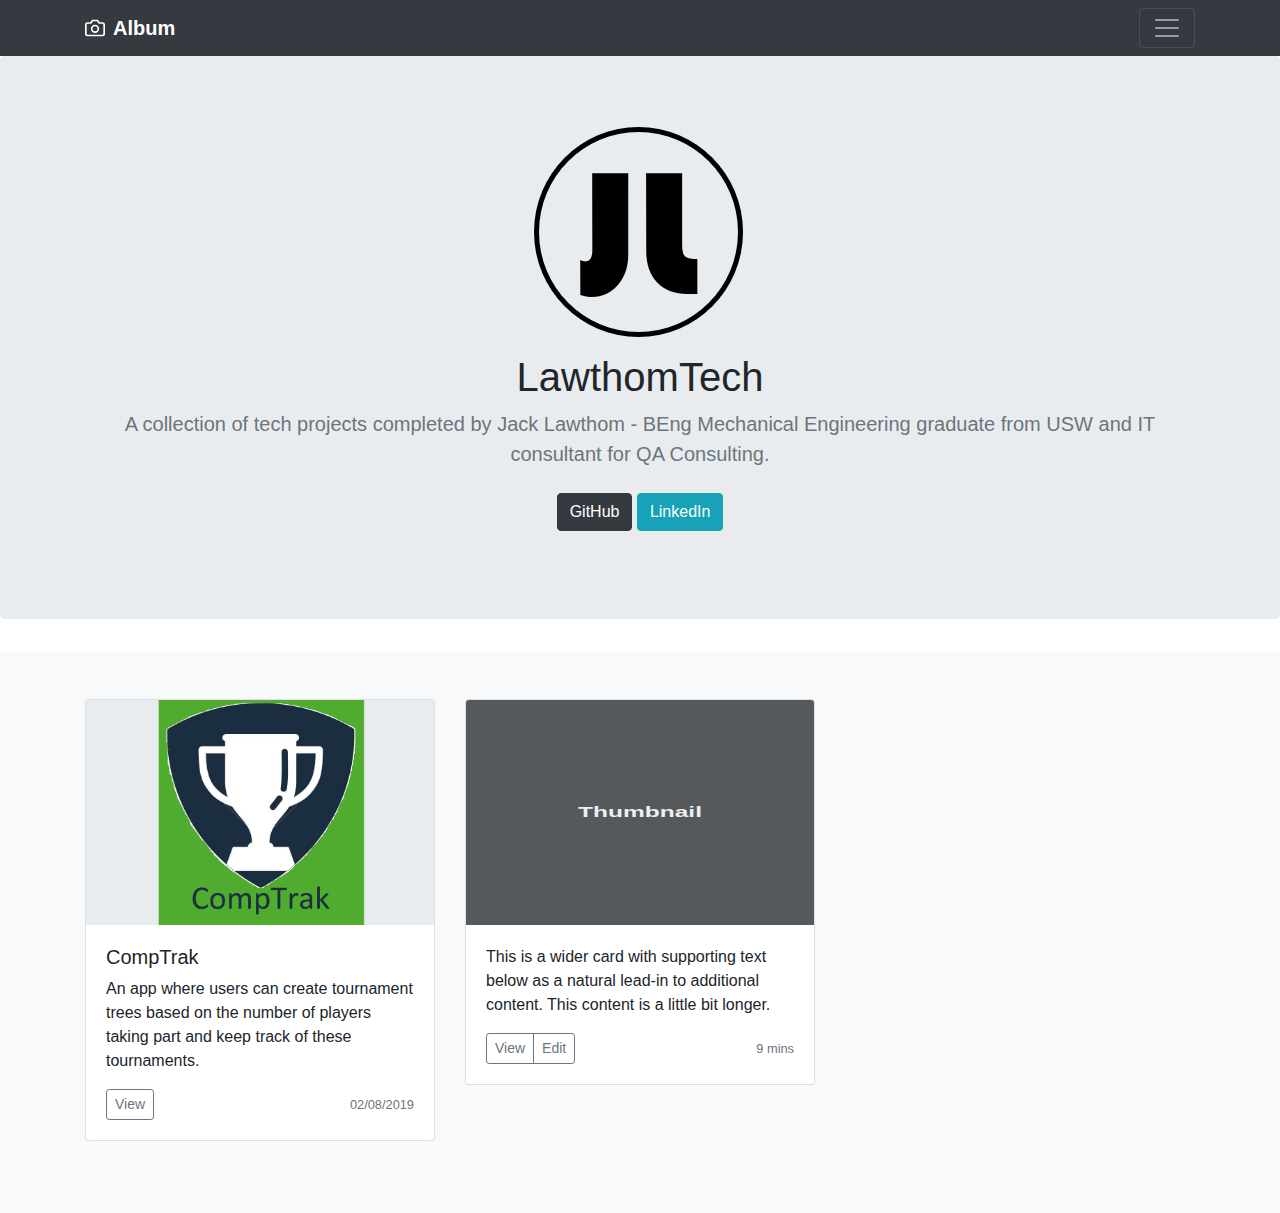
==== Home.html @ 34e3fbb3 "Changed CompTrak description" ====
<html>
    <head>
        <link rel="stylesheet" href="https://maxcdn.bootstrapcdn.com/bootstrap/4.0.0/css/bootstrap.min.css" integrity="sha384-Gn5384xqQ1aoWXA+058RXPxPg6fy4IWvTNh0E263XmFcJlSAwiGgFAW/dAiS6JXm" crossorigin="anonymous">
        <!-- <link href="Register.css" rel="stylesheet" type = "text/css"></link> -->
    </head>

    <body>
        <header>
                <div class="collapse bg-dark" id="navbarHeader">
                    <div class="container">
                    <div class="row">
                        <div class="col-sm-8 col-md-7 py-4">
                        <h4 class="text-white">About</h4>
                        <p class="text-muted">Information Technology Consultant skilled in Scrum, Agile Methodologies, Python, Java, HTML, JavaScript, Cascading Style Sheets (CSS), and Microsoft Office. Strong information technology professional with a Bachelor's degree focused in Mechanical Engineering from University of South Wales.</p>
                        </div>
                        <div class="col-sm-4 offset-md-1 py-4">
                        <h4 class="text-white">Contact</h4>
                        <ul class="list-unstyled">
                            <li><a href="https://twitter.com/jacklawthom14" class="text-white">Follow on Twitter</a></li>
                            <li><a href="https://www.facebook.com/jack.lawthom.9" class="text-white">Like on Facebook</a></li>
                            <li><a href="#" class="text-white">Email me</a></li>
                        </ul>
                        </div>
                    </div>
                    </div>
                </div>
                <div class="navbar navbar-dark bg-dark box-shadow">
                    <div class="container d-flex justify-content-between">
                    <a href="#" class="navbar-brand d-flex align-items-center">
                        <svg xmlns="http://www.w3.org/2000/svg" width="20" height="20" viewBox="0 0 24 24" fill="none" stroke="currentColor" stroke-width="2" stroke-linecap="round" stroke-linejoin="round" class="mr-2"><path d="M23 19a2 2 0 0 1-2 2H3a2 2 0 0 1-2-2V8a2 2 0 0 1 2-2h4l2-3h6l2 3h4a2 2 0 0 1 2 2z"></path><circle cx="12" cy="13" r="4"></circle></svg>
                        <strong>Album</strong>
                    </a>
                    <button class="navbar-toggler" type="button" data-toggle="collapse" data-target="#navbarHeader" aria-controls="navbarHeader" aria-expanded="false" aria-label="Toggle navigation">
                        <span class="navbar-toggler-icon"></span>
                    </button>
                </div>
            </div>
        </header>
        <main role="main">

            <section class="jumbotron text-center">
              <div class="container">
                <img src="img/JL - Logo.png">
                <h1 class="jumbotron-heading">LawthomTech</h1>
                <p class="lead text-muted">A collection of tech projects completed by Jack Lawthom - BEng Mechanical Engineering graduate from USW and IT consultant for QA Consulting.</p>
                <p>
                  <a href="https://github.com/Lawthom1410" class="btn btn-dark my-2">GitHub</a>
                  <a href="https://www.linkedin.com/in/jack-lawthom-47685418b/" class="btn btn-info my-2">LinkedIn</a>
                </p>
              </div>
            </section>
      
            <div class="album py-5 bg-light">
              <div class="container">
      
                <div class="row">
                  <div class="col-md-4">
                    <div class="card mb-4 box-shadow">
                      <img class="card-img-top" style="height: 225px;" src="img/CompTrak - Logo.png">
                      <div class="card-body">
                        <h5>CompTrak</h5>
                        <p class="card-text">An app where users can create tournament trees based on the number of players taking part and keep track of these tournaments.</p>
                        <div class="d-flex justify-content-between align-items-center">
                          <div class="btn-group">
                            <button onclick="comptrak()" type="button" class="btn btn-sm btn-outline-secondary">View</button>
                            <!-- <button type="button" class="btn btn-sm btn-outline-secondary">Edit</button> -->
                          </div>
                          <small class="text-muted">02/08/2019</small>
                        </div>
                      </div>
                    </div>
                  </div>
                  <div class="col-md-4">
                    <div class="card mb-4 box-shadow">
                      <img class="card-img-top" data-src="holder.js/100px225?theme=thumb&amp;bg=55595c&amp;fg=eceeef&amp;text=Thumbnail" alt="Thumbnail [100%x225]" src="data:image/svg+xml;charset=UTF-8,%3Csvg%20width%3D%22208%22%20height%3D%22225%22%20xmlns%3D%22http%3A%2F%2Fwww.w3.org%2F2000%2Fsvg%22%20viewBox%3D%220%200%20208%20225%22%20preserveAspectRatio%3D%22none%22%3E%3Cdefs%3E%3Cstyle%20type%3D%22text%2Fcss%22%3E%23holder_16c5cb595f7%20text%20%7B%20fill%3A%23eceeef%3Bfont-weight%3Abold%3Bfont-family%3AArial%2C%20Helvetica%2C%20Open%20Sans%2C%20sans-serif%2C%20monospace%3Bfont-size%3A11pt%20%7D%20%3C%2Fstyle%3E%3C%2Fdefs%3E%3Cg%20id%3D%22holder_16c5cb595f7%22%3E%3Crect%20width%3D%22208%22%20height%3D%22225%22%20fill%3D%22%2355595c%22%3E%3C%2Frect%3E%3Cg%3E%3Ctext%20x%3D%2266.9453125%22%20y%3D%22117.3%22%3EThumbnail%3C%2Ftext%3E%3C%2Fg%3E%3C%2Fg%3E%3C%2Fsvg%3E" data-holder-rendered="true" style="height: 225px; width: 100%; display: block;">
                      <div class="card-body">
                        <p class="card-text">This is a wider card with supporting text below as a natural lead-in to additional content. This content is a little bit longer.</p>
                        <div class="d-flex justify-content-between align-items-center">
                          <div class="btn-group">
                            <button type="button" class="btn btn-sm btn-outline-secondary">View</button>
                            <button type="button" class="btn btn-sm btn-outline-secondary">Edit</button>
                          </div>
                          <small class="text-muted">9 mins</small>
                        </div>
                      </div>
                    </div>
                  </div>
                 
                  
                </div>
              </div>
            </div>
      
          </main>
        <script src="Home.js"></script>
        <script src="https://code.jquery.com/jquery-3.2.1.slim.min.js" integrity="sha384-KJ3o2DKtIkvYIK3UENzmM7KCkRr/rE9/Qpg6aAZGJwFDMVNA/GpGFF93hXpG5KkN" crossorigin="anonymous"></script>
        <script src="https://cdnjs.cloudflare.com/ajax/libs/popper.js/1.12.9/umd/popper.min.js" integrity="sha384-ApNbgh9B+Y1QKtv3Rn7W3mgPxhU9K/ScQsAP7hUibX39j7fakFPskvXusvfa0b4Q" crossorigin="anonymous"></script>
        <script src="https://maxcdn.bootstrapcdn.com/bootstrap/4.0.0/js/bootstrap.min.js" integrity="sha384-JZR6Spejh4U02d8jOt6vLEHfe/JQGiRRSQQxSfFWpi1MquVdAyjUar5+76PVCmYl" crossorigin="anonymous"></script>
    </body>
</html>
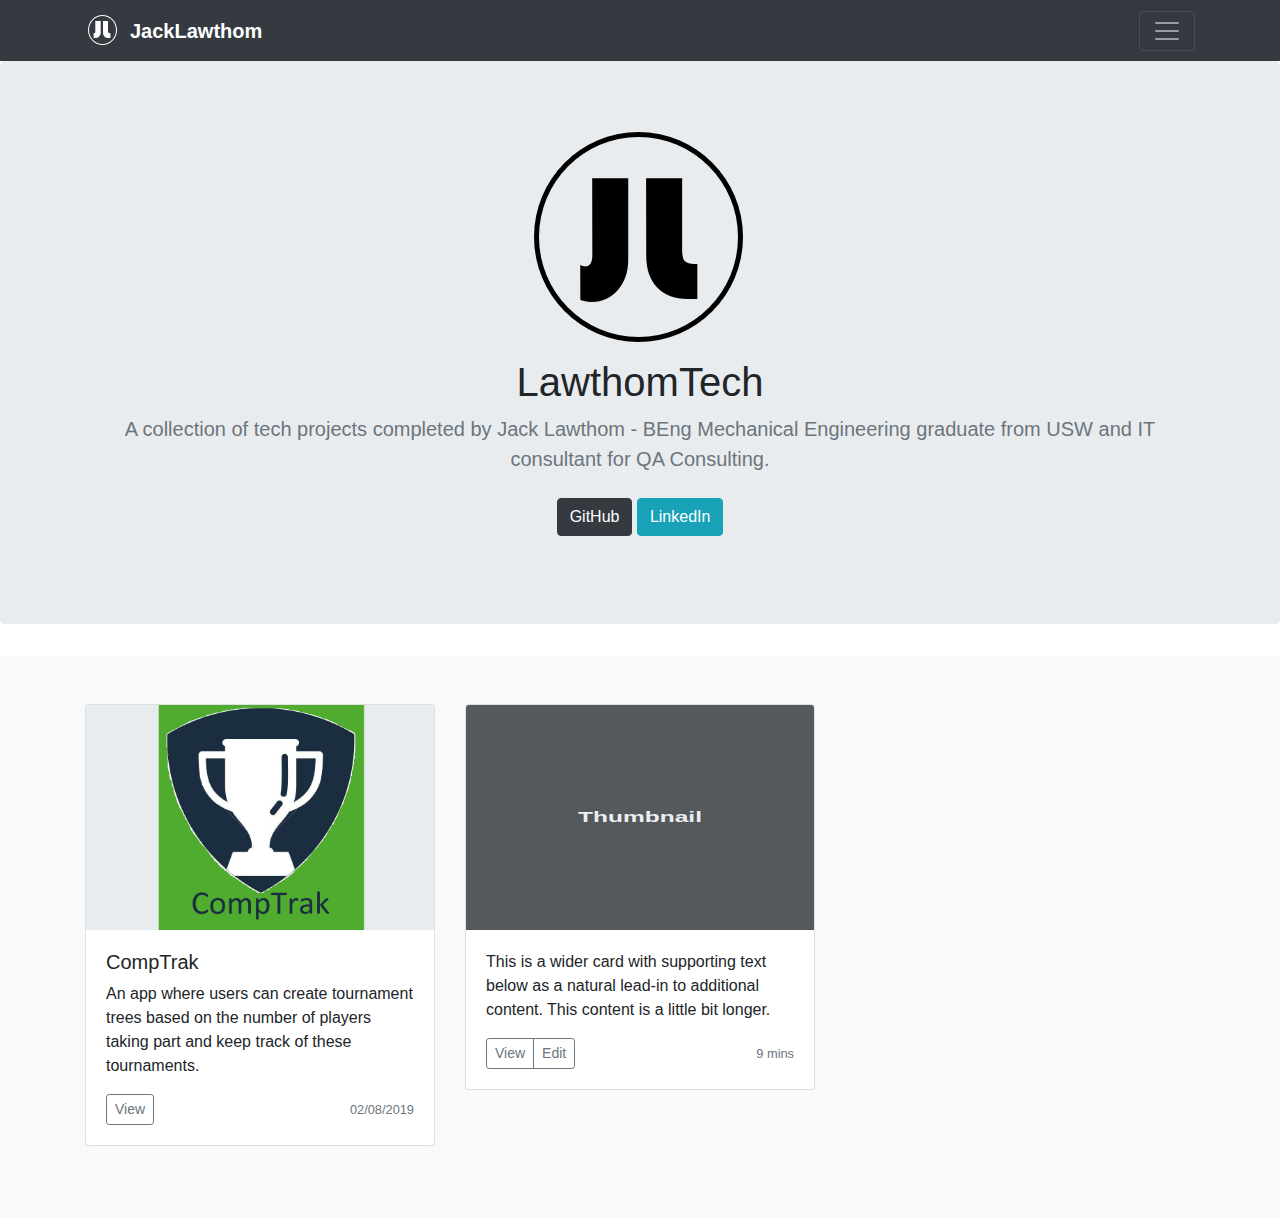
==== commit 171cbd39: "Sticky Nav Bar + Updated base directory" ====
--- a/Home.html
+++ b/Home.html
@@ -5,7 +5,7 @@
     </head>
 
     <body>
-        <header>
+        <header class="sticky-top">
                 <div class="collapse bg-dark" id="navbarHeader">
                     <div class="container">
                     <div class="row">
@@ -27,8 +27,9 @@
                 <div class="navbar navbar-dark bg-dark box-shadow">
                     <div class="container d-flex justify-content-between">
                     <a href="#" class="navbar-brand d-flex align-items-center">
-                        <svg xmlns="http://www.w3.org/2000/svg" width="20" height="20" viewBox="0 0 24 24" fill="none" stroke="currentColor" stroke-width="2" stroke-linecap="round" stroke-linejoin="round" class="mr-2"><path d="M23 19a2 2 0 0 1-2 2H3a2 2 0 0 1-2-2V8a2 2 0 0 1 2-2h4l2-3h6l2 3h4a2 2 0 0 1 2 2z"></path><circle cx="12" cy="13" r="4"></circle></svg>
-                        <strong>Album</strong>
+                        <!-- <svg xmlns="http://www.w3.org/2000/svg" width="20" height="20" viewBox="0 0 24 24" fill="none" stroke="currentColor" stroke-width="2" stroke-linecap="round" stroke-linejoin="round" class="mr-2"><path d="M23 19a2 2 0 0 1-2 2H3a2 2 0 0 1-2-2V8a2 2 0 0 1 2-2h4l2-3h6l2 3h4a2 2 0 0 1 2 2z"></path><circle cx="12" cy="13" r="4"></circle></svg> -->
+                        <img src="img/JL - Logo 2.png">
+                        <strong>JackLawthom</strong>
                     </a>
                     <button class="navbar-toggler" type="button" data-toggle="collapse" data-target="#navbarHeader" aria-controls="navbarHeader" aria-expanded="false" aria-label="Toggle navigation">
                         <span class="navbar-toggler-icon"></span>
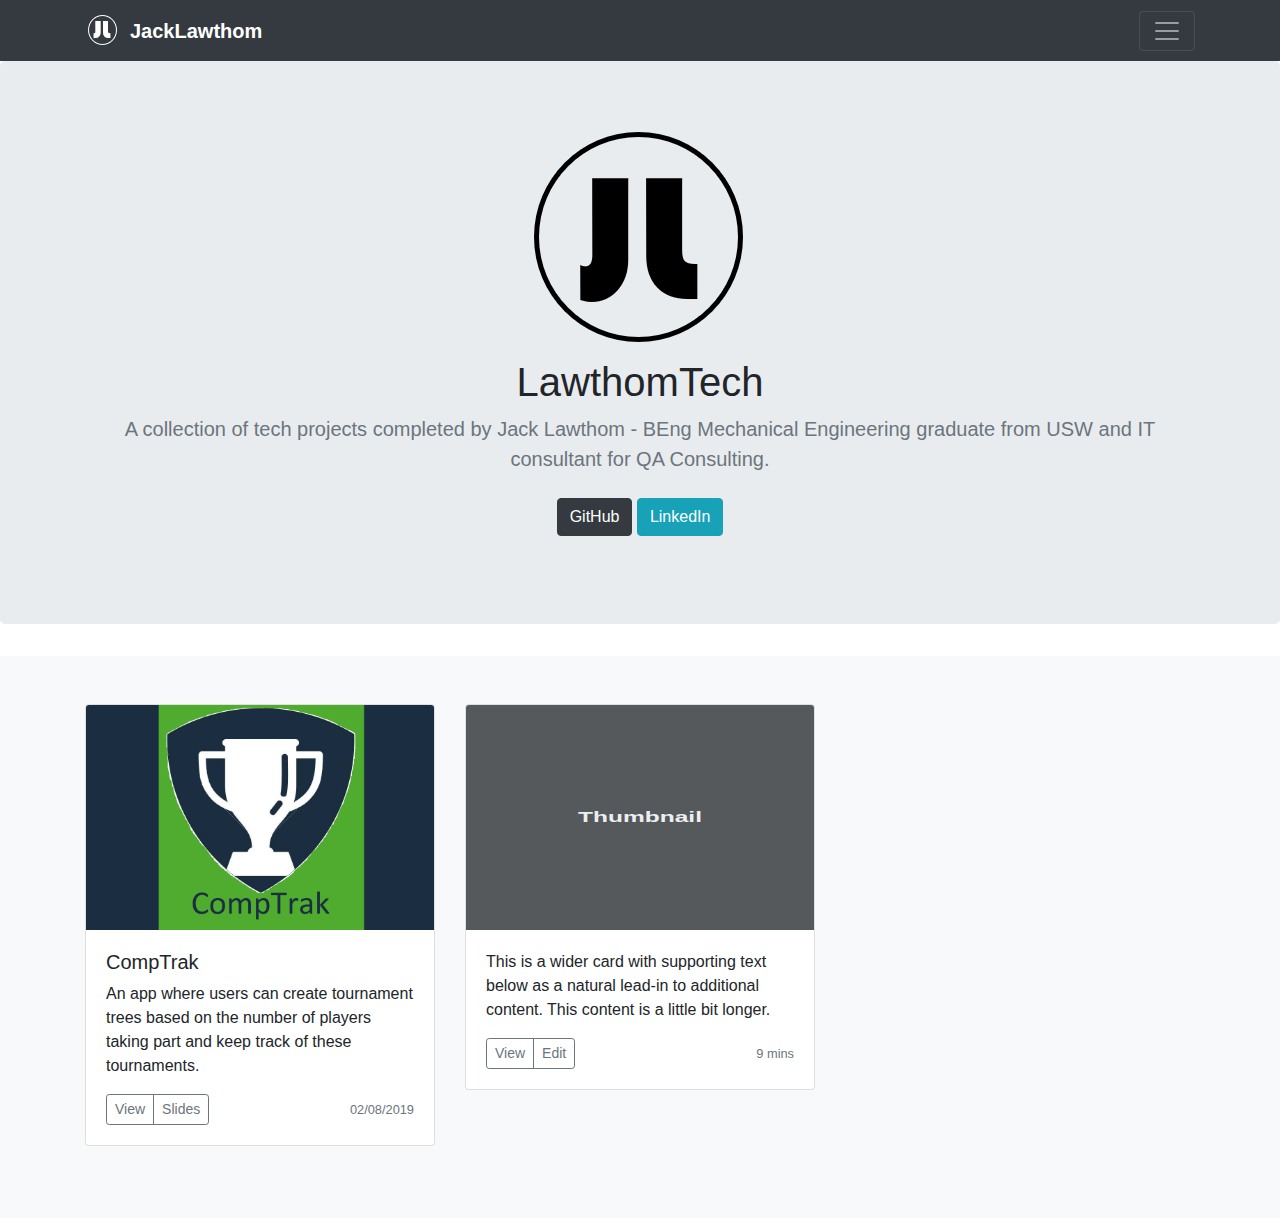
==== commit 3f8fe609: "Added link to comptrak slides" ====
--- a/Home.html
+++ b/Home.html
@@ -64,7 +64,7 @@
                         <div class="d-flex justify-content-between align-items-center">
                           <div class="btn-group">
                             <button onclick="comptrak()" type="button" class="btn btn-sm btn-outline-secondary">View</button>
-                            <!-- <button type="button" class="btn btn-sm btn-outline-secondary">Edit</button> -->
+                            <button onclick="comptrakPresentation()" type="button" class="btn btn-sm btn-outline-secondary">Slides</button>
                           </div>
                           <small class="text-muted">02/08/2019</small>
                         </div>
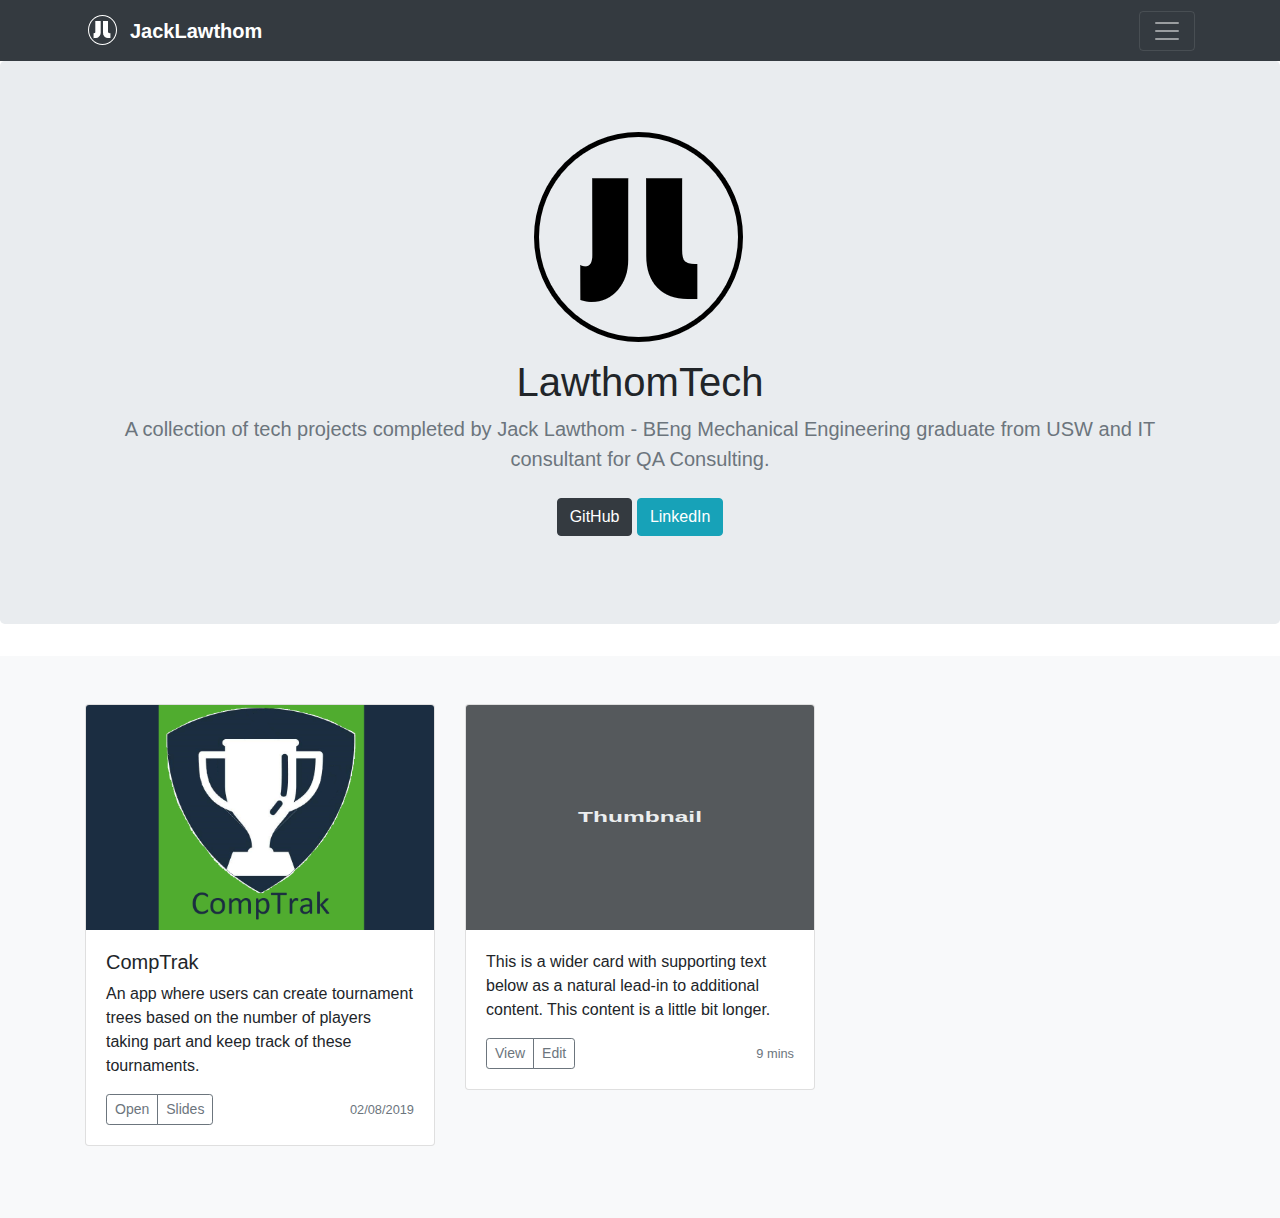
==== commit 2e227237: "Added link to comptrak slides" ====
--- a/Home.html
+++ b/Home.html
@@ -63,7 +63,7 @@
                         <p class="card-text">An app where users can create tournament trees based on the number of players taking part and keep track of these tournaments.</p>
                         <div class="d-flex justify-content-between align-items-center">
                           <div class="btn-group">
-                            <button onclick="comptrak()" type="button" class="btn btn-sm btn-outline-secondary">View</button>
+                            <button onclick="comptrak()" type="button" class="btn btn-sm btn-outline-secondary">Open</button>
                             <button onclick="comptrakPresentation()" type="button" class="btn btn-sm btn-outline-secondary">Slides</button>
                           </div>
                           <small class="text-muted">02/08/2019</small>
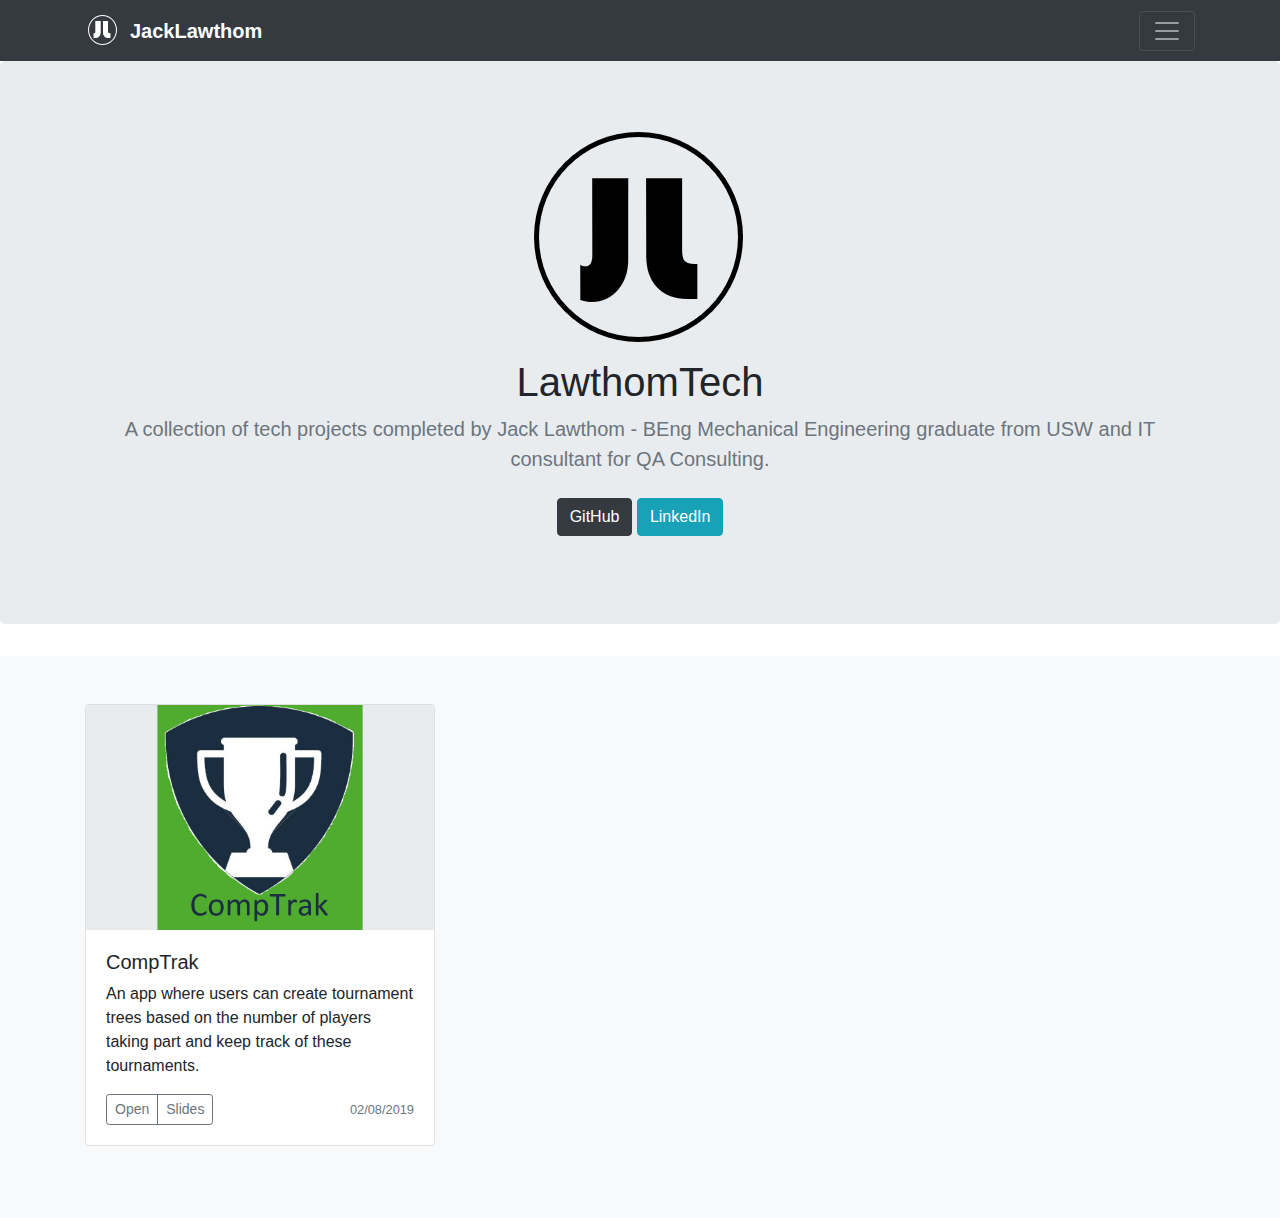
==== commit 632ec71b: "Update home page" ====
--- a/Home.html
+++ b/Home.html
@@ -56,22 +56,23 @@
       
                 <div class="row">
                   <div class="col-md-4">
-                    <div class="card mb-4 box-shadow">
-                      <img class="card-img-top" style="height: 225px;" src="img/CompTrak - Logo.png">
-                      <div class="card-body">
-                        <h5>CompTrak</h5>
-                        <p class="card-text">An app where users can create tournament trees based on the number of players taking part and keep track of these tournaments.</p>
-                        <div class="d-flex justify-content-between align-items-center">
-                          <div class="btn-group">
-                            <button onclick="comptrak()" type="button" class="btn btn-sm btn-outline-secondary">Open</button>
-                            <button onclick="comptrakPresentation()" type="button" class="btn btn-sm btn-outline-secondary">Slides</button>
+                      <div class="card mb-4 box-shadow">
+                        <!-- <h5 class="card-header">CompTrak</h5> -->
+                        <img class="card-img-top href-comptrak" style="height: 225px; object-fit: cover" src="img/CompTrak - Logo.png">
+                        <div class="card-body">
+                          <h5>CompTrak</h5>
+                          <p class="card-text">An app where users can create tournament trees based on the number of players taking part and keep track of these tournaments.</p>
+                          <div class="d-flex justify-content-between align-items-center">
+                            <div class="btn-group">
+                              <button onclick="comptrak()" type="button" class="btn btn-sm btn-outline-secondary">Open</button>
+                              <button onclick="comptrakPresentation()" type="button" class="btn btn-sm btn-outline-secondary">Slides</button>
+                            </div>
+                            <small class="text-muted">02/08/2019</small>
                           </div>
-                          <small class="text-muted">02/08/2019</small>
                         </div>
                       </div>
                     </div>
-                  </div>
-                  <div class="col-md-4">
+                  <!-- <div class="col-md-4">
                     <div class="card mb-4 box-shadow">
                       <img class="card-img-top" data-src="holder.js/100px225?theme=thumb&amp;bg=55595c&amp;fg=eceeef&amp;text=Thumbnail" alt="Thumbnail [100%x225]" src="data:image/svg+xml;charset=UTF-8,%3Csvg%20width%3D%22208%22%20height%3D%22225%22%20xmlns%3D%22http%3A%2F%2Fwww.w3.org%2F2000%2Fsvg%22%20viewBox%3D%220%200%20208%20225%22%20preserveAspectRatio%3D%22none%22%3E%3Cdefs%3E%3Cstyle%20type%3D%22text%2Fcss%22%3E%23holder_16c5cb595f7%20text%20%7B%20fill%3A%23eceeef%3Bfont-weight%3Abold%3Bfont-family%3AArial%2C%20Helvetica%2C%20Open%20Sans%2C%20sans-serif%2C%20monospace%3Bfont-size%3A11pt%20%7D%20%3C%2Fstyle%3E%3C%2Fdefs%3E%3Cg%20id%3D%22holder_16c5cb595f7%22%3E%3Crect%20width%3D%22208%22%20height%3D%22225%22%20fill%3D%22%2355595c%22%3E%3C%2Frect%3E%3Cg%3E%3Ctext%20x%3D%2266.9453125%22%20y%3D%22117.3%22%3EThumbnail%3C%2Ftext%3E%3C%2Fg%3E%3C%2Fg%3E%3C%2Fsvg%3E" data-holder-rendered="true" style="height: 225px; width: 100%; display: block;">
                       <div class="card-body">
@@ -85,7 +86,7 @@
                         </div>
                       </div>
                     </div>
-                  </div>
+                  </div> -->
                  
                   
                 </div>
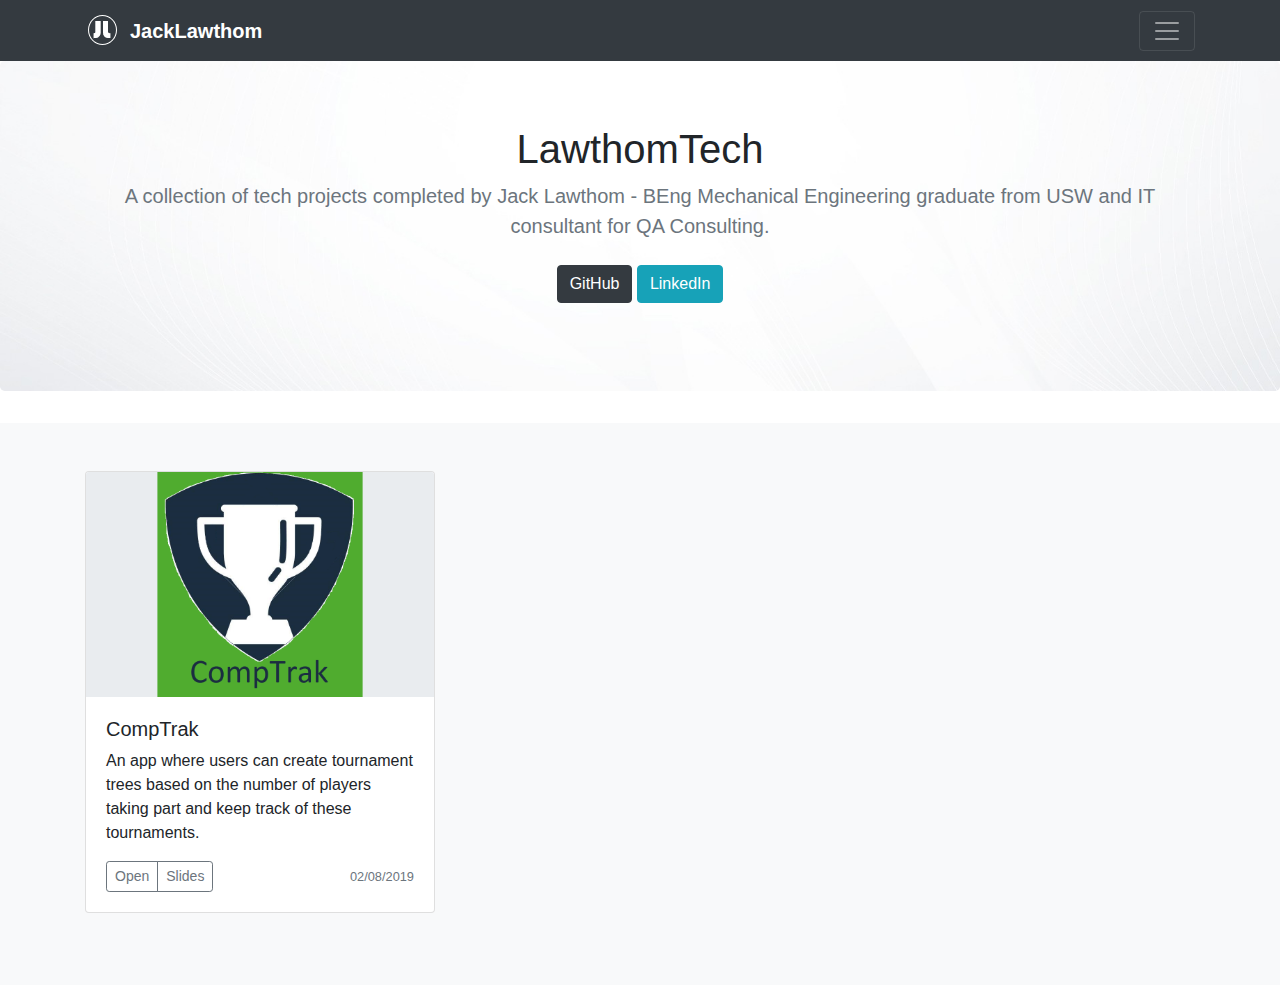
==== commit 5f69926f: "Update home page" ====
--- a/Home.html
+++ b/Home.html
@@ -39,9 +39,9 @@
         </header>
         <main role="main">
 
-            <section class="jumbotron text-center">
+            <section class="jumbotron text-center" style="background: url(img/bg2.jpg); background-repeat: no-repeat; background-size: cover;">
               <div class="container">
-                <img src="img/JL - Logo.png">
+                <!-- <img src="img/JL - Logo.png"> -->
                 <h1 class="jumbotron-heading">LawthomTech</h1>
                 <p class="lead text-muted">A collection of tech projects completed by Jack Lawthom - BEng Mechanical Engineering graduate from USW and IT consultant for QA Consulting.</p>
                 <p>
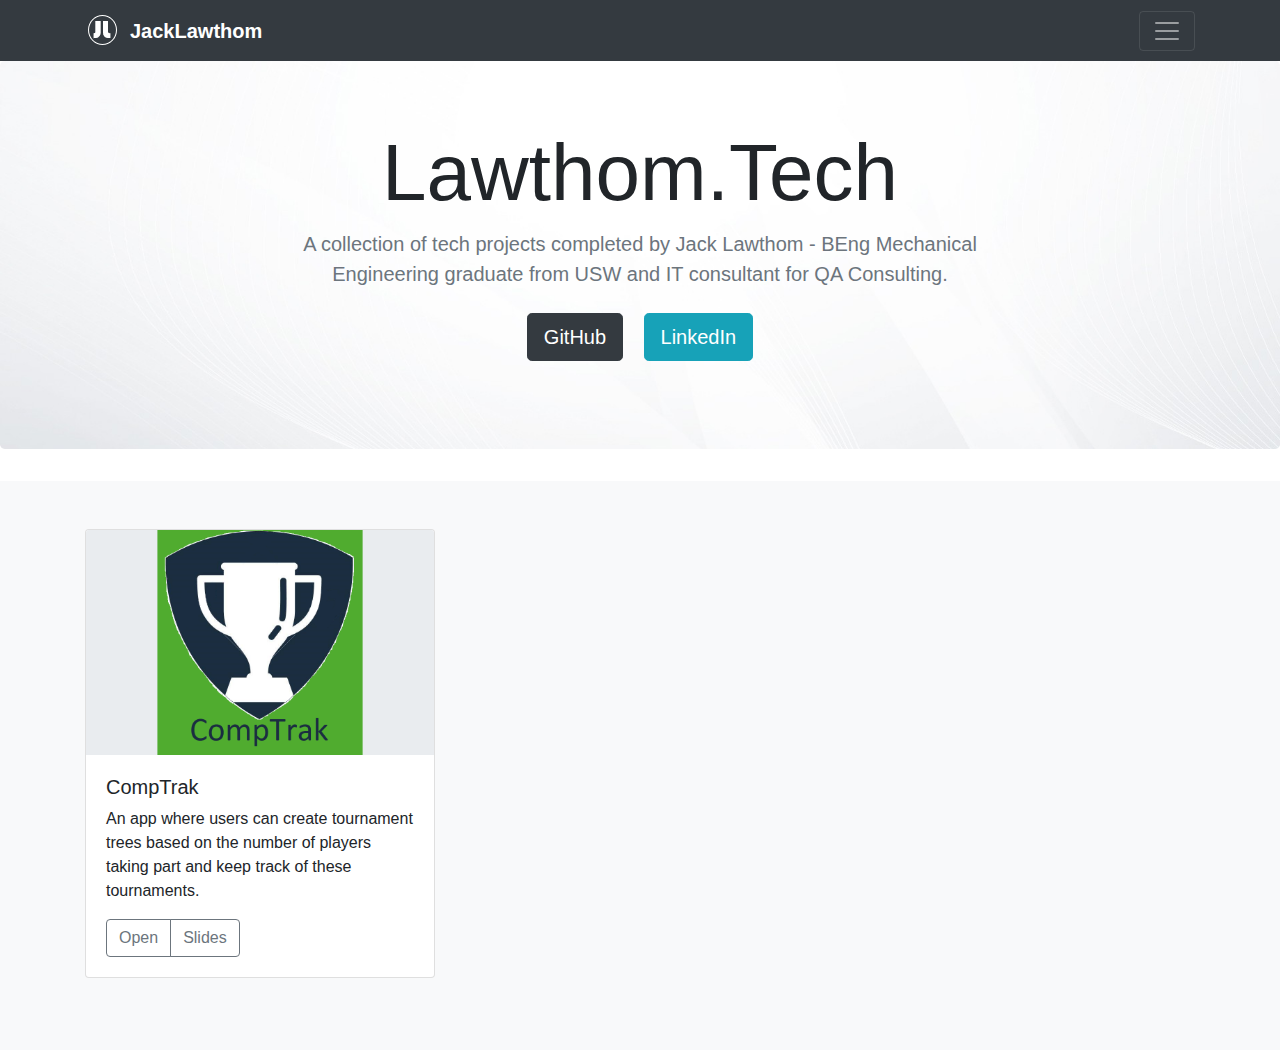
==== commit cafb215a: "Update home page" ====
--- a/Home.html
+++ b/Home.html
@@ -40,13 +40,13 @@
         <main role="main">
 
             <section class="jumbotron text-center" style="background: url(img/bg2.jpg); background-repeat: no-repeat; background-size: cover;">
-              <div class="container">
+              <div class="container" style="max-width: 720px">
                 <!-- <img src="img/JL - Logo.png"> -->
-                <h1 class="jumbotron-heading">LawthomTech</h1>
+                <h1 class="jumbotron-heading" style="font-size: 5rem; font-weight: lighter">Lawthom.Tech</h1>
                 <p class="lead text-muted">A collection of tech projects completed by Jack Lawthom - BEng Mechanical Engineering graduate from USW and IT consultant for QA Consulting.</p>
                 <p>
-                  <a href="https://github.com/Lawthom1410" class="btn btn-dark my-2">GitHub</a>
-                  <a href="https://www.linkedin.com/in/jack-lawthom-47685418b/" class="btn btn-info my-2">LinkedIn</a>
+                  <a href="https://github.com/Lawthom1410" class="btn btn-dark btn-lg my-2 mx-2">GitHub</a>
+                  <a href="https://www.linkedin.com/in/jack-lawthom-47685418b/" class="btn btn-info btn-lg my-2 mx-2">LinkedIn</a>
                 </p>
               </div>
             </section>
@@ -56,18 +56,18 @@
       
                 <div class="row">
                   <div class="col-md-4">
-                      <div class="card mb-4 box-shadow">
+                      <div class="card mb-4 box-shadow" style="min-width: 100%">
                         <!-- <h5 class="card-header">CompTrak</h5> -->
                         <img class="card-img-top href-comptrak" style="height: 225px; object-fit: cover" src="img/CompTrak - Logo.png">
                         <div class="card-body">
                           <h5>CompTrak</h5>
-                          <p class="card-text">An app where users can create tournament trees based on the number of players taking part and keep track of these tournaments.</p>
+                          <p class="card-text" >An app where users can create tournament trees based on the number of players taking part and keep track of these tournaments.</p>
                           <div class="d-flex justify-content-between align-items-center">
                             <div class="btn-group">
-                              <button onclick="comptrak()" type="button" class="btn btn-sm btn-outline-secondary">Open</button>
-                              <button onclick="comptrakPresentation()" type="button" class="btn btn-sm btn-outline-secondary">Slides</button>
+                              <button onclick="comptrak()" type="button" class="btn btn-outline-secondary">Open</button>
+                              <button onclick="comptrakPresentation()" type="button" class="btn btn-outline-secondary">Slides</button>
                             </div>
-                            <small class="text-muted">02/08/2019</small>
+                            <!-- <small class="text-muted">02/08/2019</small> -->
                           </div>
                         </div>
                       </div>
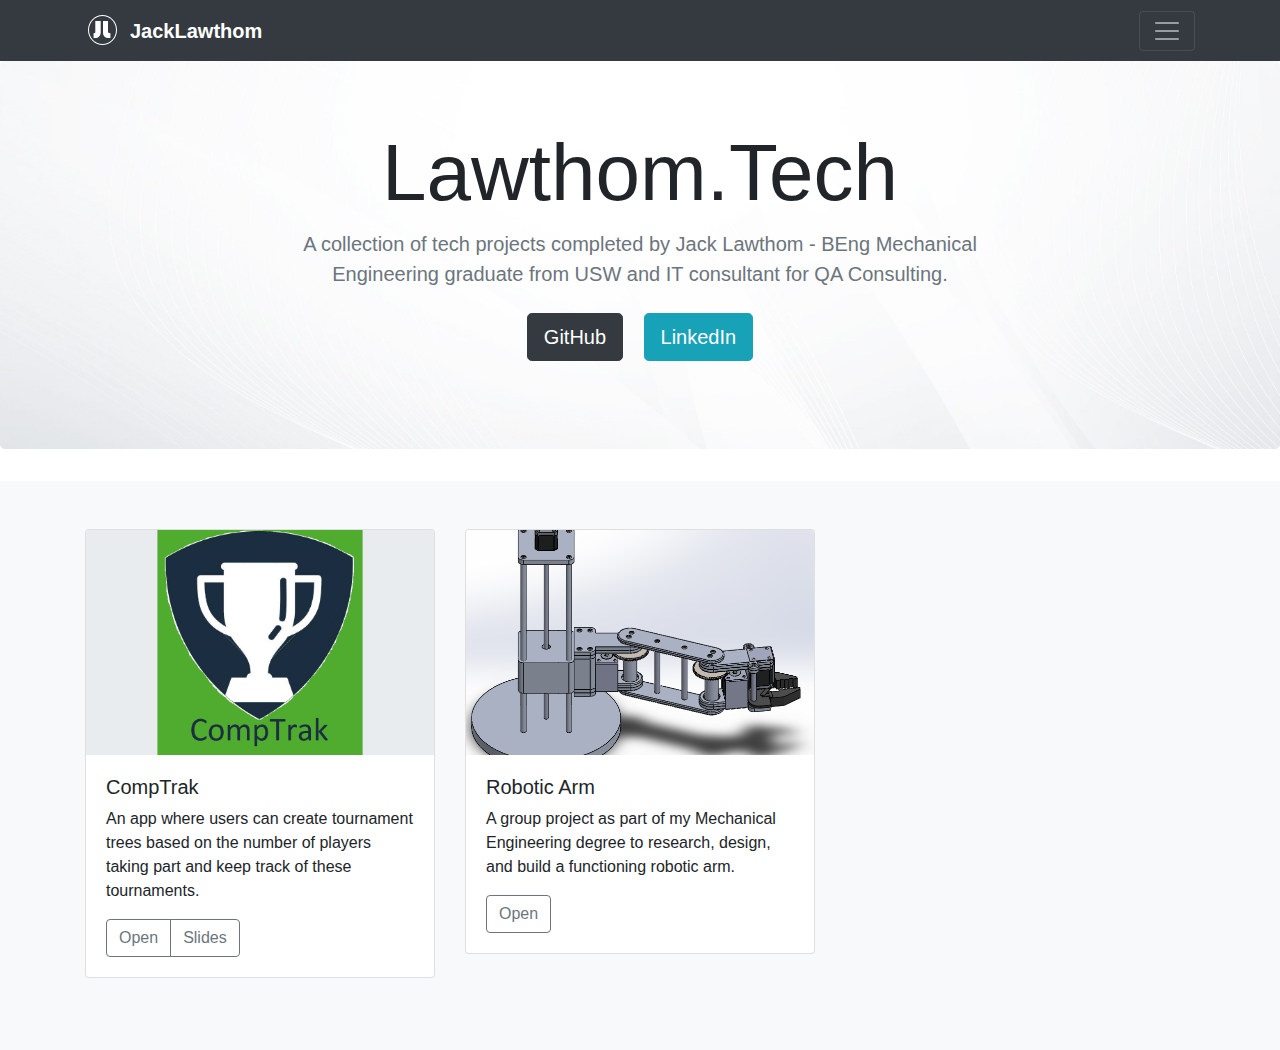
==== commit e30083b1: "Robotic Arm project added" ====
--- a/Home.html
+++ b/Home.html
@@ -72,21 +72,26 @@
                         </div>
                       </div>
                     </div>
-                  <!-- <div class="col-md-4">
-                    <div class="card mb-4 box-shadow">
-                      <img class="card-img-top" data-src="holder.js/100px225?theme=thumb&amp;bg=55595c&amp;fg=eceeef&amp;text=Thumbnail" alt="Thumbnail [100%x225]" src="data:image/svg+xml;charset=UTF-8,%3Csvg%20width%3D%22208%22%20height%3D%22225%22%20xmlns%3D%22http%3A%2F%2Fwww.w3.org%2F2000%2Fsvg%22%20viewBox%3D%220%200%20208%20225%22%20preserveAspectRatio%3D%22none%22%3E%3Cdefs%3E%3Cstyle%20type%3D%22text%2Fcss%22%3E%23holder_16c5cb595f7%20text%20%7B%20fill%3A%23eceeef%3Bfont-weight%3Abold%3Bfont-family%3AArial%2C%20Helvetica%2C%20Open%20Sans%2C%20sans-serif%2C%20monospace%3Bfont-size%3A11pt%20%7D%20%3C%2Fstyle%3E%3C%2Fdefs%3E%3Cg%20id%3D%22holder_16c5cb595f7%22%3E%3Crect%20width%3D%22208%22%20height%3D%22225%22%20fill%3D%22%2355595c%22%3E%3C%2Frect%3E%3Cg%3E%3Ctext%20x%3D%2266.9453125%22%20y%3D%22117.3%22%3EThumbnail%3C%2Ftext%3E%3C%2Fg%3E%3C%2Fg%3E%3C%2Fsvg%3E" data-holder-rendered="true" style="height: 225px; width: 100%; display: block;">
-                      <div class="card-body">
-                        <p class="card-text">This is a wider card with supporting text below as a natural lead-in to additional content. This content is a little bit longer.</p>
-                        <div class="d-flex justify-content-between align-items-center">
-                          <div class="btn-group">
-                            <button type="button" class="btn btn-sm btn-outline-secondary">View</button>
-                            <button type="button" class="btn btn-sm btn-outline-secondary">Edit</button>
+
+                    <div class="col-md-4">
+                      <div class="card mb-4 box-shadow" style="min-width: 100%">
+                        <!-- <h5 class="card-header">CompTrak</h5> -->
+                        <a href="Robotic Arm 2/Home.html">
+                        <img class="card-img-top" style="height: 225px; object-fit: cover" src="img/Robotic Arm - Logo.png">
+                        </a>
+                        <div class="card-body">
+                          <h5>Robotic Arm</h5>
+                          <p class="card-text" >A group project as part of my Mechanical Engineering degree to research, design, and build a functioning robotic arm.</p>
+                          <div class="d-flex justify-content-between align-items-center">
+                            <div class="btn-group">
+                              <button onclick="roboticArm()" type="button" class="btn btn-outline-secondary">Open</button>
+                            </div>
+                            <!-- <small class="text-muted">02/08/2019</small> -->
                           </div>
-                          <small class="text-muted">9 mins</small>
                         </div>
                       </div>
                     </div>
-                  </div> -->
+
                  
                   
                 </div>
